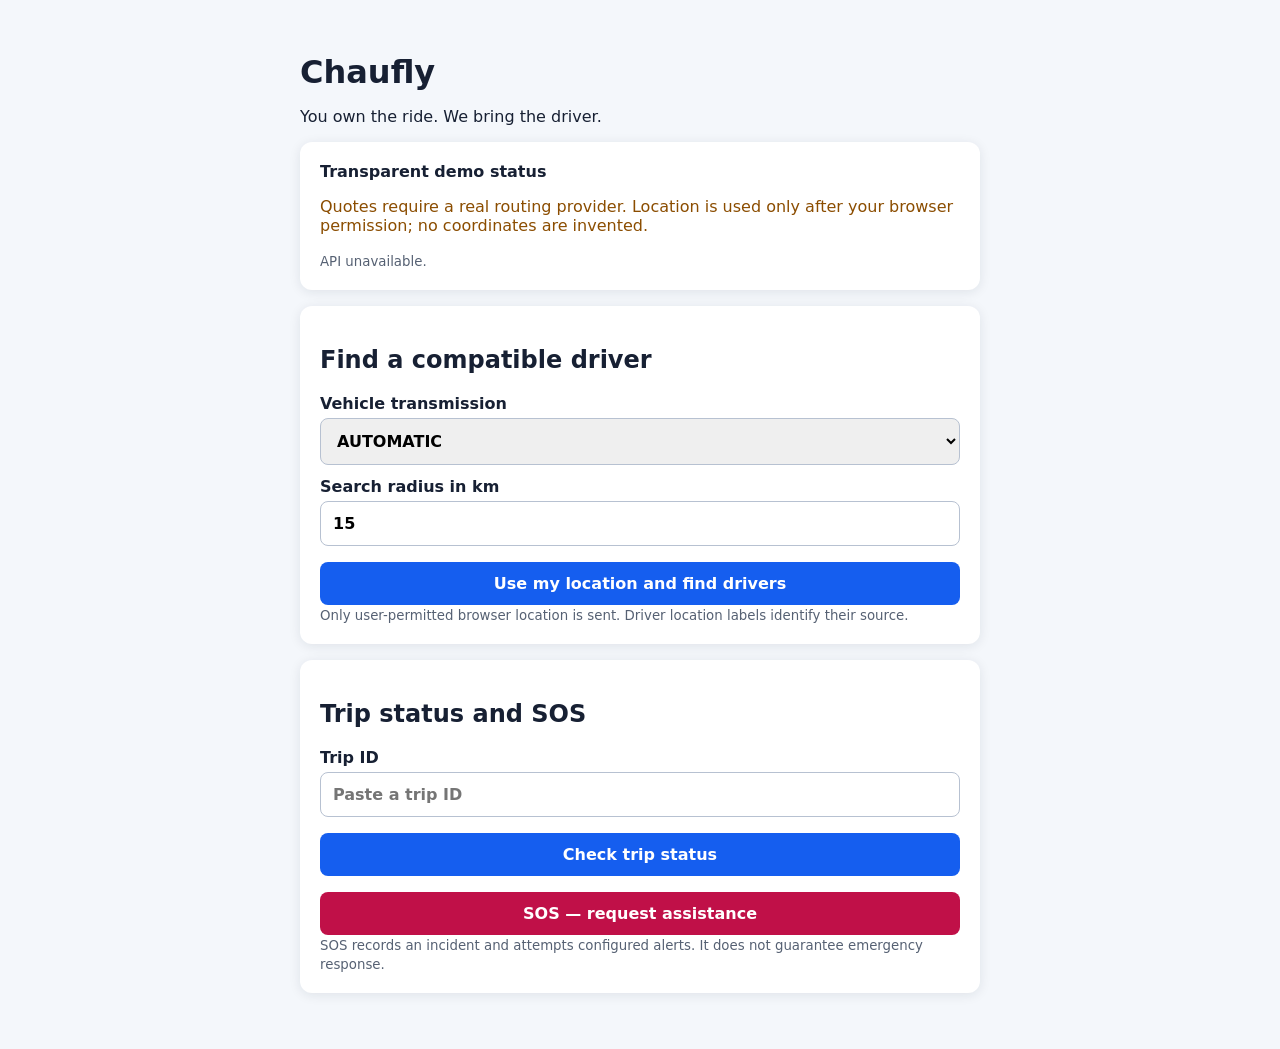
==== app/static/index.html @ f49d2b49 "feat: add mobile driver matching and SOS interface" ====
<!doctype html>
<html lang="en">
<head>
  <meta charset="utf-8">
  <meta name="viewport" content="width=device-width, initial-scale=1">
  <title>Chaufly — Dial a Driver</title>
  <style>
    :root { font-family: system-ui, sans-serif; color: #172033; background: #f4f7fb; }
    main { max-width: 680px; margin: auto; padding: 24px 16px 48px; }
    h1 { margin-bottom: 4px; } .card { background: white; border-radius: 12px; padding: 20px; margin-top: 16px; box-shadow: 0 2px 12px #17203318; }
    label { display:block; margin-top: 12px; font-weight: 600; } input, select, button { width:100%; box-sizing:border-box; padding:12px; margin-top:5px; border-radius:8px; border:1px solid #b7c1d1; font:inherit; }
    button { background:#155eef; color:white; border:0; font-weight:700; cursor:pointer; margin-top:16px; } button.sos { background:#c01048; }
    #result { white-space:pre-wrap; word-break:break-word; } .warning { color:#8b4d00; } small { color:#566173; }
  </style>
</head>
<body><main>
  <h1>Chaufly</h1><p>You own the ride. We bring the driver.</p>
  <div class="card"><strong>Transparent demo status</strong><p class="warning">Quotes require a real routing provider. Location is used only after your browser permission; no coordinates are invented.</p><small id="health">Checking API…</small></div>
  <form id="match" class="card">
    <h2>Find a compatible driver</h2>
    <label>Vehicle transmission <select name="transmission"><option>AUTOMATIC</option><option>MANUAL</option></select></label>
    <label>Search radius in km <input name="radius_km" type="number" min="1" value="15" required></label>
    <button type="submit">Use my location and find drivers</button>
    <small>Only user-permitted browser location is sent. Driver location labels identify their source.</small>
  </form>
  <div id="result" class="card" hidden></div>
  <div class="card">
    <h2>Trip status and SOS</h2>
    <label>Trip ID <input id="trip-id" placeholder="Paste a trip ID"></label>
    <button id="status" type="button">Check trip status</button>
    <button id="sos" class="sos" type="button">SOS — request assistance</button>
    <small>SOS records an incident and attempts configured alerts. It does not guarantee emergency response.</small>
  </div>
</main>
<script>
const result = document.querySelector('#result');
function show(value) { result.hidden = false; result.textContent = typeof value === 'string' ? value : JSON.stringify(value, null, 2); }
async function api(url, options) { const response = await fetch(url, options); const data = await response.json(); if (!response.ok) throw data; return data; }
fetch('/api/health').then(r => r.json()).then(() => document.querySelector('#health').textContent = 'API available.').catch(() => document.querySelector('#health').textContent = 'API unavailable.');
document.querySelector('#match').addEventListener('submit', event => {
  event.preventDefault();
  if (!navigator.geolocation) return show('This browser cannot provide location. Select a pickup point in a future map-enabled flow.');
  navigator.geolocation.getCurrentPosition(async pos => {
    const form = new FormData(event.target);
    try { show(await api('/api/drivers/match', {method:'POST', headers:{'Content-Type':'application/json'}, body:JSON.stringify({transmission:form.get('transmission'), radius_km:form.get('radius_km'), pickup_latitude:pos.coords.latitude, pickup_longitude:pos.coords.longitude})})); }
    catch (e) { show(e); }
  }, () => show('Location permission was not granted. No coordinate was sent.'));
});
document.querySelector('#status').onclick = async () => { try { show(await api('/api/trips/' + encodeURIComponent(document.querySelector('#trip-id').value))); } catch (e) { show(e); } };
document.querySelector('#sos').onclick = async () => {
  const id = document.querySelector('#trip-id').value;
  if (!id || !confirm('Send an SOS alert attempt for this trip?')) return;
  const reason = prompt('Brief reason for SOS:'); if (!reason) return;
  try { show(await api('/api/trips/' + encodeURIComponent(id) + '/sos', {method:'POST', headers:{'Content-Type':'application/json'}, body:JSON.stringify({trigger_reason:reason})})); } catch (e) { show(e); }
};
</script></body></html>
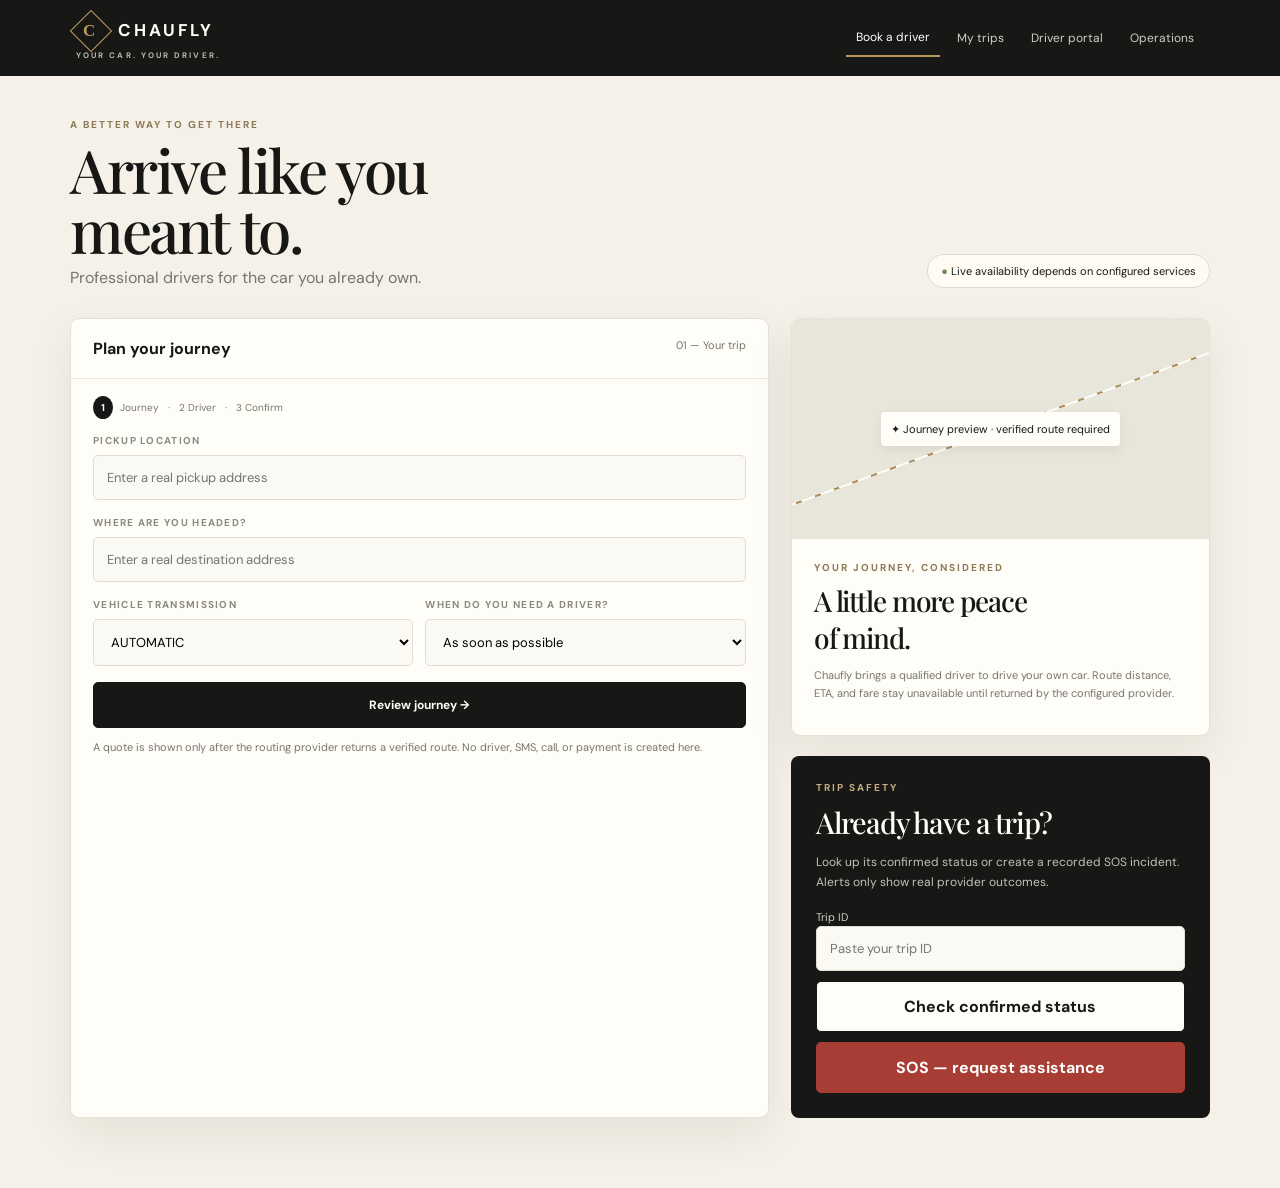
==== commit 7b9c7078: "feat: integrate verified routing alerts and customer UI" ====
--- a/app/static/index.html
+++ b/app/static/index.html
@@ -1,56 +1,22 @@
 <!doctype html>
 <html lang="en">
 <head>
-  <meta charset="utf-8">
-  <meta name="viewport" content="width=device-width, initial-scale=1">
-  <title>Chaufly — Dial a Driver</title>
+  <meta charset="utf-8"><meta name="viewport" content="width=device-width,initial-scale=1">
+  <title>Chaufly — Your car. Your driver.</title>
   <style>
-    :root { font-family: system-ui, sans-serif; color: #172033; background: #f4f7fb; }
-    main { max-width: 680px; margin: auto; padding: 24px 16px 48px; }
-    h1 { margin-bottom: 4px; } .card { background: white; border-radius: 12px; padding: 20px; margin-top: 16px; box-shadow: 0 2px 12px #17203318; }
-    label { display:block; margin-top: 12px; font-weight: 600; } input, select, button { width:100%; box-sizing:border-box; padding:12px; margin-top:5px; border-radius:8px; border:1px solid #b7c1d1; font:inherit; }
-    button { background:#155eef; color:white; border:0; font-weight:700; cursor:pointer; margin-top:16px; } button.sos { background:#c01048; }
-    #result { white-space:pre-wrap; word-break:break-word; } .warning { color:#8b4d00; } small { color:#566173; }
+    @import url('https://fonts.googleapis.com/css2?family=DM+Sans:wght@400;500;600;700&family=Playfair+Display:wght@500;600&display=swap');
+    :root{--ink:#171816;--paper:#fffdf8;--ivory:#f5f1e8;--gold:#b89a61;--line:#dedbd2;--muted:#77766d;--danger:#a73d34}*{box-sizing:border-box}body{margin:0;background:var(--ivory);color:var(--ink);font-family:'DM Sans',sans-serif}.top{background:var(--ink);color:var(--paper);min-height:76px;padding:0 clamp(18px,6vw,76px);display:flex;align-items:center;justify-content:space-between;gap:20px}.brand{font-weight:700;letter-spacing:.18em;font-size:17px}.brand small{display:block;font-size:8px;letter-spacing:.26em;color:#b9b7af;margin-top:4px}.mark{border:1px solid var(--gold);color:var(--gold);display:inline-grid;place-items:center;width:30px;height:30px;margin-right:12px;transform:rotate(45deg);font-family:Georgia}.mark b{transform:rotate(-45deg)}.nav{display:flex;gap:7px}.nav button{color:#d0cec6;background:transparent;border:0;padding:10px;font:inherit;font-size:12px}.nav button:hover{color:white}.nav button[aria-current=true]{border-bottom:2px solid var(--gold);color:white}main{max-width:1180px;margin:auto;padding:42px 20px 70px}.eyebrow{text-transform:uppercase;font-size:10px;letter-spacing:.2em;color:#8d7956;font-weight:700}.serif{font-family:'Playfair Display',serif;font-weight:500;letter-spacing:-.04em}.head{display:flex;justify-content:space-between;align-items:end;gap:20px;margin-bottom:30px}.head h1{font-size:clamp(40px,6vw,60px);line-height:1;margin:8px 0}.head p{color:var(--muted);margin:0}.pill{background:#fffaf2;border:1px solid var(--line);border-radius:30px;padding:9px 13px;font-size:11px}.dot{color:#718a5f}.grid{display:grid;grid-template-columns:minmax(0,1.25fr) minmax(300px,.75fr);gap:22px}.card{background:var(--paper);border:1px solid #e6e1d6;border-radius:9px;box-shadow:0 16px 45px #15161212}.cardhead{padding:19px 22px;border-bottom:1px solid #ece8df;display:flex;justify-content:space-between}.cardhead h2{font-size:16px;margin:0}.cardhead span{font-size:11px;color:var(--muted)}.pad{padding:22px}.step{font-size:10px;color:var(--muted);margin-bottom:20px}.step b{background:var(--ink);color:white;border-radius:50%;padding:5px 8px;margin-right:7px}.fieldwrap{margin-bottom:16px}.fieldwrap label{display:block;text-transform:uppercase;letter-spacing:.13em;font-size:10px;font-weight:700;color:#8b8a80;margin-bottom:8px}.field,select{width:100%;background:#fbf9f3;border:1px solid #e1ddd3;border-radius:5px;padding:13px;font:inherit;font-size:13px}.twocol{display:grid;grid-template-columns:1fr 1fr;gap:12px}.primary,.secondary,.sos{font:inherit;font-weight:700;border-radius:5px;padding:14px;border:1px solid var(--ink);cursor:pointer}.primary{background:var(--ink);color:var(--paper);width:100%;font-size:12px}.secondary{background:transparent;color:var(--ink)}.sos{background:var(--danger);border-color:var(--danger);color:white;width:100%;margin-top:10px}.fine{font-size:11px;line-height:1.6;color:var(--muted)}.hero{background:var(--ink);color:var(--paper);padding:25px;border-radius:8px}.hero h2{font-size:29px;margin:9px 0}.hero p{color:#c3c0b7;font-size:12px;line-height:1.65}.route{height:220px;background:#e8e6db;border-radius:8px 8px 0 0;display:grid;place-items:center;position:relative;overflow:hidden}.route:before{content:'';width:130%;height:2px;position:absolute;transform:rotate(-20deg);background:repeating-linear-gradient(90deg,#fffdf8 0 14px,#a88b57 14px 20px)}.route div{z-index:1;background:#fffdf8;padding:10px;border-radius:4px;font-size:11px;box-shadow:0 4px 12px #0001}.result{margin-top:16px;border-left:3px solid var(--gold);background:#f6f1e6;padding:13px;font-size:12px;line-height:1.6;white-space:pre-wrap}.result.error{border-color:var(--danger);background:#f7e8e5}.hidden{display:none}.unavailable{margin-top:22px;padding:18px;border:1px solid var(--line);border-radius:8px;background:#ece7dc}.unavailable h3{margin:0 0 6px;font-size:15px}.unavailable p{margin:0;color:var(--muted);font-size:12px;line-height:1.6}@media(max-width:760px){.top{padding:16px;flex-wrap:wrap}.nav{width:100%;overflow:auto}.head,.grid{display:block}.head{margin-bottom:25px}.pill{display:inline-block;margin-top:15px}.grid>div+div{margin-top:20px}.twocol{grid-template-columns:1fr}}
   </style>
 </head>
-<body><main>
-  <h1>Chaufly</h1><p>You own the ride. We bring the driver.</p>
-  <div class="card"><strong>Transparent demo status</strong><p class="warning">Quotes require a real routing provider. Location is used only after your browser permission; no coordinates are invented.</p><small id="health">Checking API…</small></div>
-  <form id="match" class="card">
-    <h2>Find a compatible driver</h2>
-    <label>Vehicle transmission <select name="transmission"><option>AUTOMATIC</option><option>MANUAL</option></select></label>
-    <label>Search radius in km <input name="radius_km" type="number" min="1" value="15" required></label>
-    <button type="submit">Use my location and find drivers</button>
-    <small>Only user-permitted browser location is sent. Driver location labels identify their source.</small>
-  </form>
-  <div id="result" class="card" hidden></div>
-  <div class="card">
-    <h2>Trip status and SOS</h2>
-    <label>Trip ID <input id="trip-id" placeholder="Paste a trip ID"></label>
-    <button id="status" type="button">Check trip status</button>
-    <button id="sos" class="sos" type="button">SOS — request assistance</button>
-    <small>SOS records an incident and attempts configured alerts. It does not guarantee emergency response.</small>
-  </div>
-</main>
+<body><header class="top"><div class="brand"><span class="mark"><b>C</b></span>CHAUFLY<small>YOUR CAR. YOUR DRIVER.</small></div><nav class="nav" aria-label="Chaufly navigation"><button aria-current="true">Book a driver</button><button data-unavailable>My trips</button><button data-unavailable>Driver portal</button><button data-unavailable>Operations</button></nav></header>
+<main><section class="head"><div><div class="eyebrow">A better way to get there</div><h1 class="serif">Arrive like you<br>meant to.</h1><p>Professional drivers for the car you already own.</p></div><div class="pill"><span class="dot">●</span> Live availability depends on configured services</div></section>
+<section class="grid"><div class="card"><div class="cardhead"><h2>Plan your journey</h2><span>01 — Your trip</span></div><form class="pad" id="quote-form"><div class="step"><b>1</b>Journey &nbsp; · &nbsp; 2 Driver &nbsp; · &nbsp; 3 Confirm</div><div class="fieldwrap"><label for="pickup">Pickup location</label><input class="field" id="pickup" required placeholder="Enter a real pickup address"></div><div class="fieldwrap"><label for="dropoff">Where are you headed?</label><input class="field" id="dropoff" required placeholder="Enter a real destination address"></div><div class="twocol"><div class="fieldwrap"><label for="transmission">Vehicle transmission</label><select id="transmission"><option>AUTOMATIC</option><option>MANUAL</option></select></div><div class="fieldwrap"><label for="when">When do you need a driver?</label><select id="when"><option>As soon as possible</option><option disabled>Schedule for later — coming soon</option></select></div></div><button class="primary" type="submit">Review journey →</button><p class="fine">A quote is shown only after the routing provider returns a verified route. No driver, SMS, call, or payment is created here.</p><div id="quote-result" class="result hidden" role="status" aria-live="polite"></div></form></div>
+<div><div class="card"><div class="route"><div>✦ Journey preview · verified route required</div></div><div class="pad"><div class="eyebrow">Your journey, considered</div><h2 class="serif" style="font-size:28px;margin:8px 0">A little more peace<br>of mind.</h2><p class="fine">Chaufly brings a qualified driver to drive your own car. Route distance, ETA, and fare stay unavailable until returned by the configured provider.</p></div></div><div class="hero" style="margin-top:20px"><div class="eyebrow" style="color:#c5ad7e">Trip safety</div><h2 class="serif">Already have a trip?</h2><p>Look up its confirmed status or create a recorded SOS incident. Alerts only show real provider outcomes.</p><label class="fine" for="trip-id" style="color:#d0cec6">Trip ID</label><input class="field" id="trip-id" placeholder="Paste your trip ID"><button class="secondary" type="button" id="status" style="width:100%;margin-top:10px;background:#fffdf8">Check confirmed status</button><button class="sos" type="button" id="sos">SOS — request assistance</button><div id="trip-result" class="result hidden" role="status" aria-live="polite"></div></div></div></section>
+<section class="unavailable" id="unavailable" hidden><h3>Feature not available in this MVP</h3><p>Trip history, driver actions, and operations controls require authenticated, role-authorized APIs. They are intentionally not shown as live data yet.</p></section></main>
 <script>
-const result = document.querySelector('#result');
-function show(value) { result.hidden = false; result.textContent = typeof value === 'string' ? value : JSON.stringify(value, null, 2); }
-async function api(url, options) { const response = await fetch(url, options); const data = await response.json(); if (!response.ok) throw data; return data; }
-fetch('/api/health').then(r => r.json()).then(() => document.querySelector('#health').textContent = 'API available.').catch(() => document.querySelector('#health').textContent = 'API unavailable.');
-document.querySelector('#match').addEventListener('submit', event => {
-  event.preventDefault();
-  if (!navigator.geolocation) return show('This browser cannot provide location. Select a pickup point in a future map-enabled flow.');
-  navigator.geolocation.getCurrentPosition(async pos => {
-    const form = new FormData(event.target);
-    try { show(await api('/api/drivers/match', {method:'POST', headers:{'Content-Type':'application/json'}, body:JSON.stringify({transmission:form.get('transmission'), radius_km:form.get('radius_km'), pickup_latitude:pos.coords.latitude, pickup_longitude:pos.coords.longitude})})); }
-    catch (e) { show(e); }
-  }, () => show('Location permission was not granted. No coordinate was sent.'));
-});
-document.querySelector('#status').onclick = async () => { try { show(await api('/api/trips/' + encodeURIComponent(document.querySelector('#trip-id').value))); } catch (e) { show(e); } };
-document.querySelector('#sos').onclick = async () => {
-  const id = document.querySelector('#trip-id').value;
-  if (!id || !confirm('Send an SOS alert attempt for this trip?')) return;
-  const reason = prompt('Brief reason for SOS:'); if (!reason) return;
-  try { show(await api('/api/trips/' + encodeURIComponent(id) + '/sos', {method:'POST', headers:{'Content-Type':'application/json'}, body:JSON.stringify({trigger_reason:reason})})); } catch (e) { show(e); }
-};
+const $=s=>document.querySelector(s);const show=(el,value,error=false)=>{el.classList.remove('hidden');el.classList.toggle('error',error);el.textContent=typeof value==='string'?value:JSON.stringify(value,null,2)};async function api(url,options={}){const r=await fetch(url,options);const d=await r.json().catch(()=>({error:{message:'The server returned an unreadable response.'}}));if(!r.ok)throw d;return d}
+$('#quote-form').addEventListener('submit',async e=>{e.preventDefault();const out=$('#quote-result');show(out,'Requesting a verified route…');try{const data=await api('/api/quote',{method:'POST',headers:{'Content-Type':'application/json'},body:JSON.stringify({pickup_address:$('#pickup').value,dropoff_address:$('#dropoff').value,transmission:$('#transmission').value})});const q=data.quote;show(out,`Verified route: ${q.distance_km} km · ${q.estimated_duration_minutes} min\nEstimated fare: KES ${q.estimated_fare}\nRoute source: ${q.route_source}`)}catch(e){show(out,e.error?.message||'Unable to request a route.',true)}});
+$('#status').onclick=async()=>{const id=$('#trip-id').value.trim();const out=$('#trip-result');if(!id)return show(out,'Enter a trip ID first.',true);try{show(out,'Loading confirmed trip status…');show(out,await api('/api/trips/'+encodeURIComponent(id)))}catch(e){show(out,e.error?.message||'Unable to load the trip.',true)}};
+$('#sos').onclick=async()=>{const id=$('#trip-id').value.trim();const out=$('#trip-result');if(!id)return show(out,'Enter a trip ID first.',true);if(!confirm('Create an SOS incident and attempt configured alerts?'))return;const reason=prompt('Brief reason for SOS:');if(!reason)return;try{show(out,'Recording SOS incident and attempting configured alerts…');show(out,await api('/api/trips/'+encodeURIComponent(id)+'/sos',{method:'POST',headers:{'Content-Type':'application/json'},body:JSON.stringify({trigger_reason:reason})}))}catch(e){show(out,e.error?.message||'Unable to record SOS.',true)}};
+document.querySelectorAll('[data-unavailable]').forEach(b=>b.onclick=()=>{const panel=$('#unavailable');panel.hidden=false;panel.scrollIntoView({behavior:'smooth'})});
 </script></body></html>
